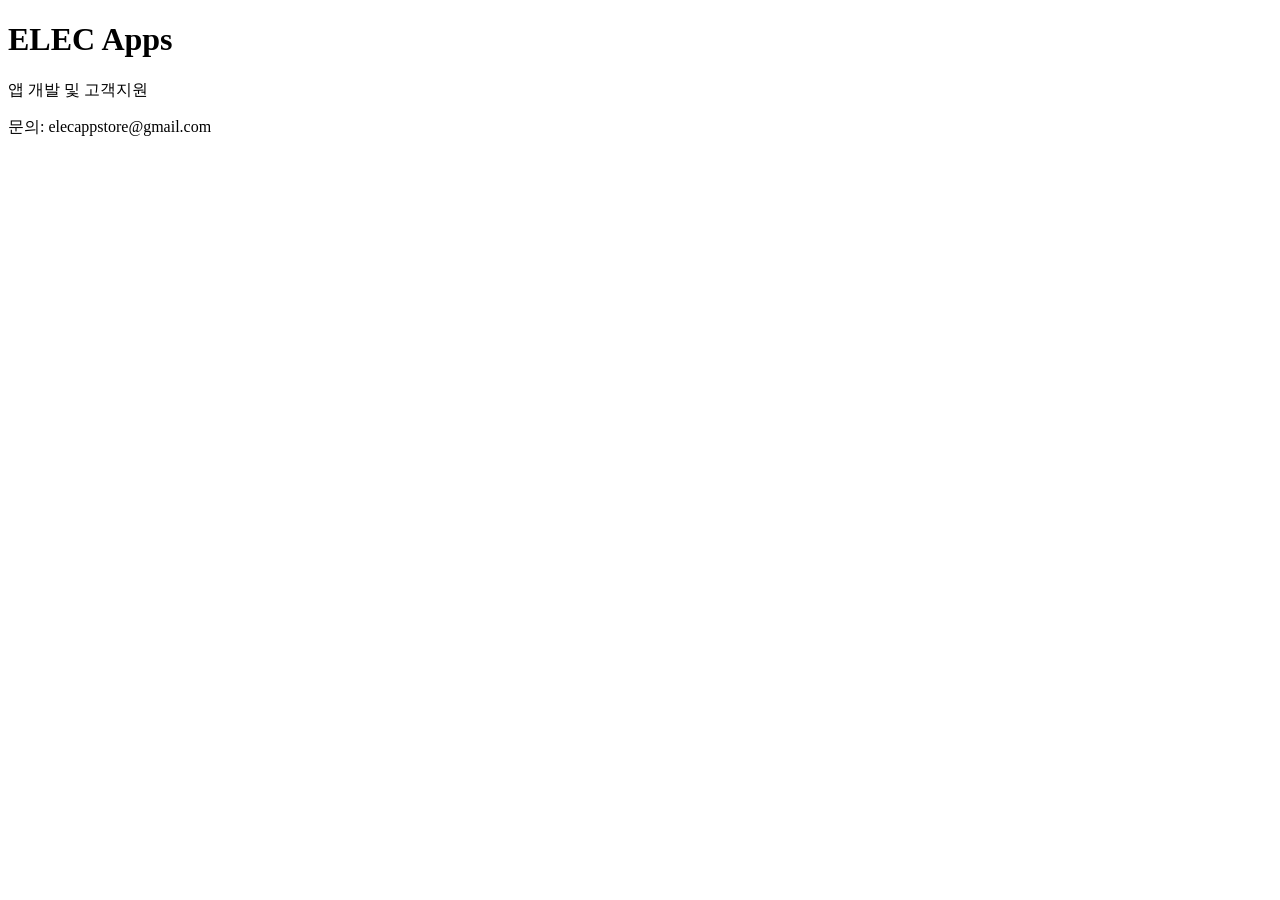
==== index.html @ 18f0ccae "Add initial HTML structure for ELEC Apps" ====
<!DOCTYPE html>
<html lang="ko">
<head>
  <meta charset="UTF-8">
  <meta name="viewport" content="width=device-width, initial-scale=1">
  <title>ELEC Apps</title>
</head>
<body>
  <h1>ELEC Apps</h1>
  <p>앱 개발 및 고객지원</p>
  <p>문의: elecappstore@gmail.com</p>
</body>
</html>
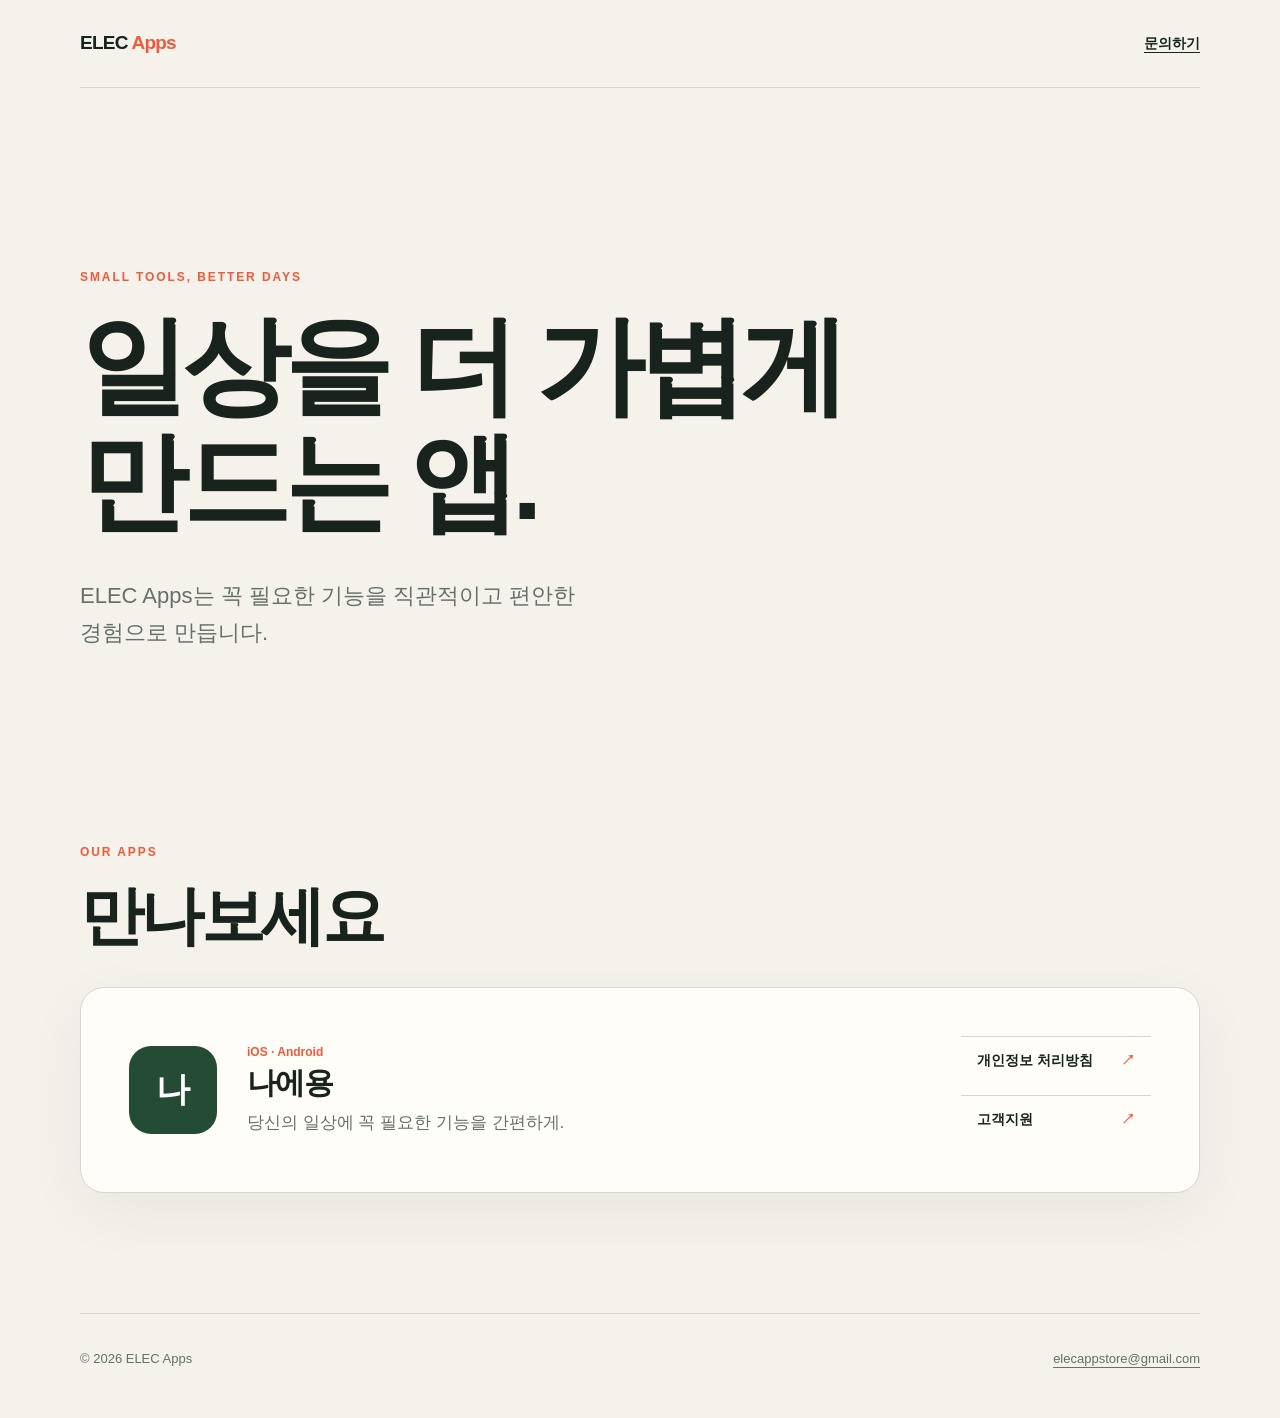
==== commit b8a66297: "Build Naeyong app website and policy draft" ====
--- a/index.html
+++ b/index.html
@@ -1,13 +1,49 @@
-<!DOCTYPE html>
+<!doctype html>
 <html lang="ko">
 <head>
-  <meta charset="UTF-8">
+  <meta charset="utf-8">
   <meta name="viewport" content="width=device-width, initial-scale=1">
+  <meta name="description" content="일상을 더 가볍게 만드는 ELEC Apps의 공식 홈페이지입니다.">
+  <meta name="theme-color" content="#f4f1ea">
   <title>ELEC Apps</title>
+  <link rel="stylesheet" href="/assets/style.css">
 </head>
 <body>
-  <h1>ELEC Apps</h1>
-  <p>앱 개발 및 고객지원</p>
-  <p>문의: elecappstore@gmail.com</p>
+  <header class="site-header">
+    <a class="wordmark" href="/" aria-label="ELEC Apps 홈">ELEC <span>Apps</span></a>
+    <a class="header-link" href="mailto:elecappstore@gmail.com">문의하기</a>
+  </header>
+
+  <main>
+    <section class="hero">
+      <p class="eyebrow">SMALL TOOLS, BETTER DAYS</p>
+      <h1>일상을 더 가볍게<br>만드는 앱.</h1>
+      <p class="hero-copy">ELEC Apps는 꼭 필요한 기능을 직관적이고 편안한 경험으로 만듭니다.</p>
+    </section>
+
+    <section class="apps" aria-labelledby="apps-title">
+      <div class="section-heading">
+        <p class="eyebrow">OUR APPS</p>
+        <h2 id="apps-title">만나보세요</h2>
+      </div>
+      <article class="app-card">
+        <div class="app-icon" aria-hidden="true">나</div>
+        <div class="app-info">
+          <p class="app-label">iOS · Android</p>
+          <h3>나에용</h3>
+          <p>당신의 일상에 꼭 필요한 기능을 간편하게.</p>
+        </div>
+        <nav class="card-actions" aria-label="나에용 관련 링크">
+          <a href="/naeyong/privacy/">개인정보 처리방침 <span aria-hidden="true">↗</span></a>
+          <a href="/naeyong/support/">고객지원 <span aria-hidden="true">↗</span></a>
+        </nav>
+      </article>
+    </section>
+  </main>
+
+  <footer>
+    <p>© 2026 ELEC Apps</p>
+    <a href="mailto:elecappstore@gmail.com">elecappstore@gmail.com</a>
+  </footer>
 </body>
 </html>
--- a/assets/style.css
+++ b/assets/style.css
@@ -0,0 +1,150 @@
+:root {
+  --ink: #17231c;
+  --muted: #657068;
+  --paper: #f5f2eb;
+  --card: #fffdf8;
+  --line: #d8d6ce;
+  --accent: #f05a3c;
+  --green: #244c35;
+  color-scheme: light;
+  font-family: Pretendard, -apple-system, BlinkMacSystemFont, "Segoe UI", sans-serif;
+}
+
+* { box-sizing: border-box; }
+
+html { scroll-behavior: smooth; }
+
+body {
+  margin: 0;
+  color: var(--ink);
+  background: var(--paper);
+  font-size: 17px;
+  line-height: 1.7;
+  word-break: keep-all;
+}
+
+a { color: inherit; text-underline-offset: 4px; }
+
+.site-header,
+main,
+footer {
+  width: min(1120px, calc(100% - 48px));
+  margin-inline: auto;
+}
+
+.site-header {
+  display: flex;
+  align-items: center;
+  justify-content: space-between;
+  min-height: 88px;
+  border-bottom: 1px solid var(--line);
+}
+
+.wordmark {
+  font-size: 19px;
+  font-weight: 900;
+  letter-spacing: -.04em;
+  text-decoration: none;
+}
+
+.wordmark span { color: var(--accent); }
+
+.header-link {
+  font-size: 14px;
+  font-weight: 700;
+}
+
+.hero { padding: clamp(96px, 14vw, 180px) 0 clamp(104px, 15vw, 190px); }
+
+.eyebrow {
+  margin: 0 0 20px;
+  color: var(--accent);
+  font-size: 12px;
+  font-weight: 800;
+  letter-spacing: .16em;
+}
+
+h1, h2, h3 { margin: 0; line-height: 1.08; letter-spacing: -.055em; }
+h1 { max-width: 820px; font-size: clamp(54px, 9vw, 108px); }
+h2 { font-size: clamp(38px, 5vw, 64px); }
+
+.hero-copy {
+  max-width: 520px;
+  margin: 36px 0 0;
+  color: var(--muted);
+  font-size: clamp(18px, 2vw, 22px);
+}
+
+.apps { padding: 0 0 120px; }
+.section-heading { margin-bottom: 36px; }
+
+.app-card {
+  display: grid;
+  grid-template-columns: auto 1fr auto;
+  gap: 30px;
+  align-items: center;
+  padding: clamp(24px, 4vw, 48px);
+  border: 1px solid var(--line);
+  border-radius: 24px;
+  background: var(--card);
+  box-shadow: 0 18px 60px rgba(35, 45, 38, .06);
+}
+
+.app-icon {
+  display: grid;
+  width: 88px;
+  height: 88px;
+  place-items: center;
+  border-radius: 22px;
+  color: #fff;
+  background: var(--green);
+  font-size: 34px;
+  font-weight: 800;
+}
+
+.app-label { margin: 0 0 5px; color: var(--accent); font-size: 12px; font-weight: 800; }
+.app-info h3 { font-size: 30px; }
+.app-info > p:last-child { margin: 10px 0 0; color: var(--muted); }
+.card-actions { display: grid; gap: 10px; }
+.card-actions a { min-width: 190px; padding: 12px 16px; border-top: 1px solid var(--line); font-size: 14px; font-weight: 700; text-decoration: none; }
+.card-actions span { float: right; color: var(--accent); }
+
+footer {
+  display: flex;
+  justify-content: space-between;
+  padding: 34px 0 48px;
+  border-top: 1px solid var(--line);
+  color: var(--muted);
+  font-size: 13px;
+}
+footer p { margin: 0; }
+
+.document { max-width: 760px; padding: 84px 0 120px; }
+.document-header { margin-bottom: 64px; padding-bottom: 40px; border-bottom: 1px solid var(--line); }
+.document h1 { font-size: clamp(42px, 7vw, 72px); }
+.document .lead { margin: 24px 0 0; color: var(--muted); font-size: 20px; }
+.meta { margin-top: 20px; color: var(--muted); font-size: 14px; }
+.document section { margin-top: 48px; }
+.document h2 { margin-bottom: 16px; font-size: 25px; letter-spacing: -.035em; }
+.document h3 { margin: 26px 0 8px; font-size: 18px; letter-spacing: -.02em; }
+.document p, .document ul { margin: 10px 0; }
+.document ul { padding-left: 22px; }
+.document li + li { margin-top: 7px; }
+.notice { padding: 20px 22px; border-left: 4px solid var(--accent); background: #fff7ed; }
+.contact-box { padding: 24px; border-radius: 16px; background: var(--green); color: #fff; }
+.contact-box p { margin: 0; }
+.contact-box a { font-weight: 800; }
+.button { display: inline-block; margin-top: 20px; padding: 13px 20px; border-radius: 999px; background: var(--accent); color: #fff; font-weight: 800; text-decoration: none; }
+
+@media (max-width: 720px) {
+  .site-header, main, footer { width: min(100% - 32px, 1120px); }
+  .site-header { min-height: 72px; }
+  .hero { padding-block: 82px 100px; }
+  .app-card { grid-template-columns: auto 1fr; gap: 20px; }
+  .card-actions { grid-column: 1 / -1; margin-top: 8px; }
+  .card-actions a { min-width: 0; }
+  footer { flex-direction: column; gap: 8px; }
+  .document { padding-top: 56px; }
+}
+
+@media (prefers-reduced-motion: reduce) { html { scroll-behavior: auto; } }
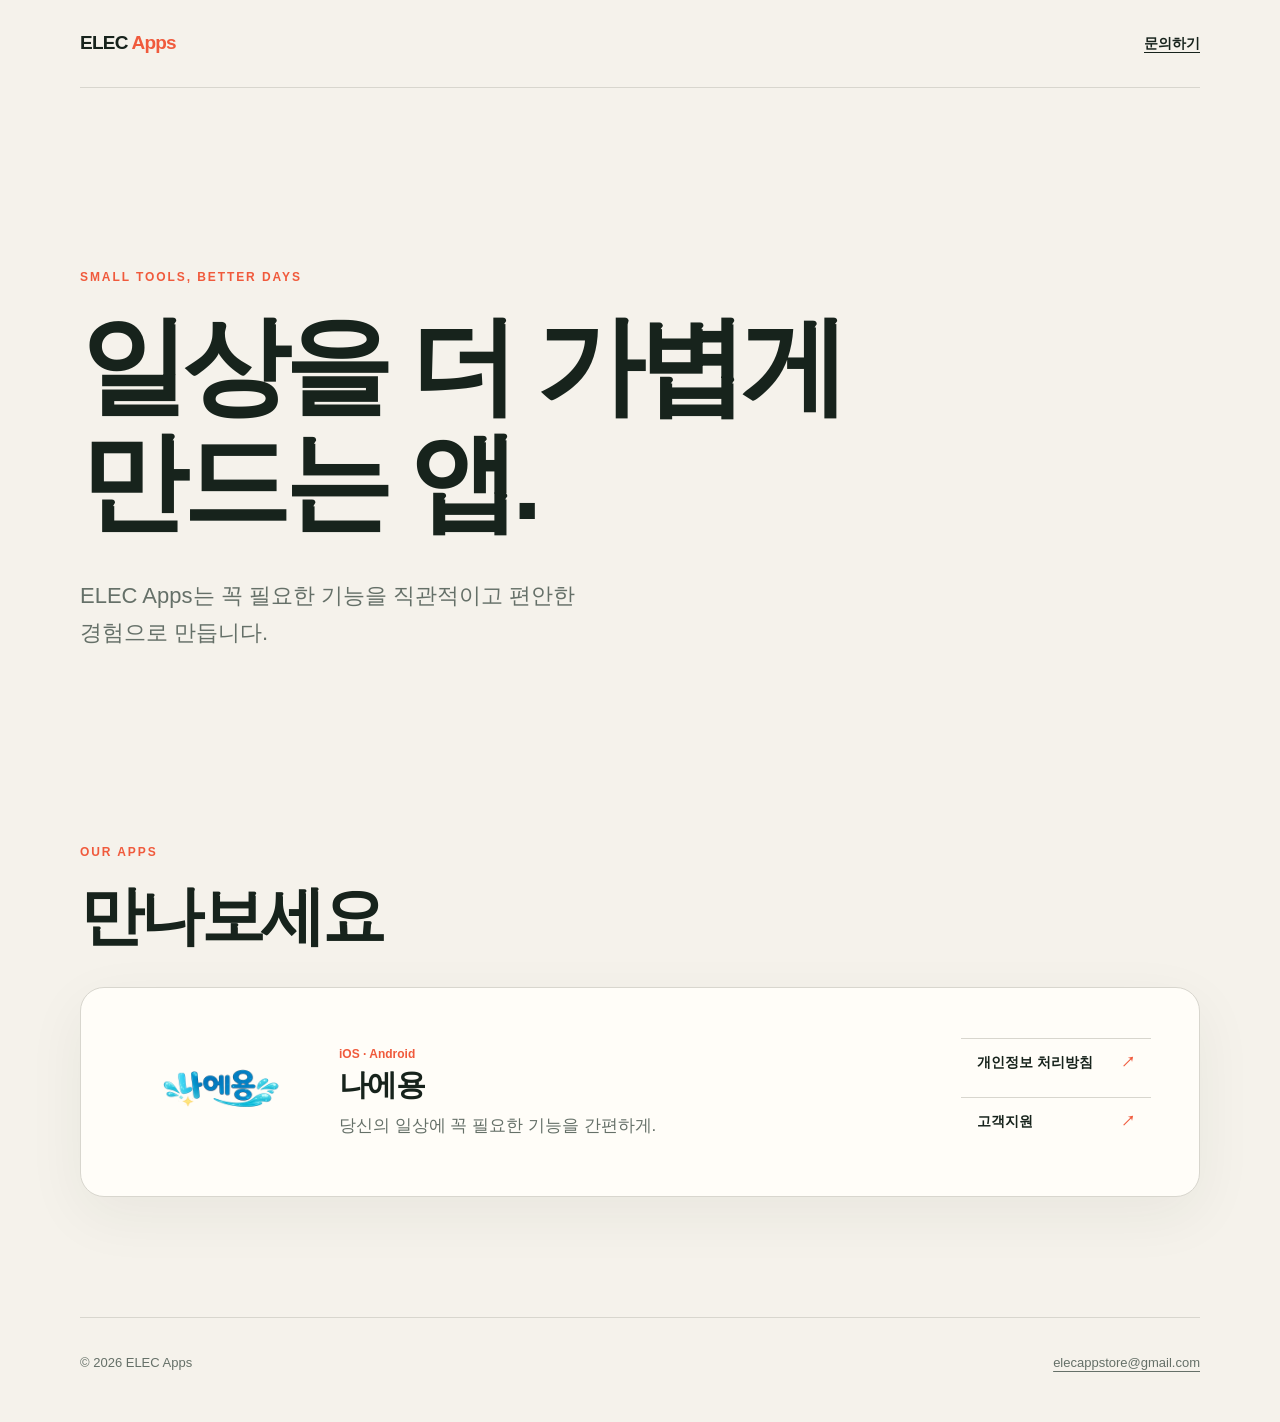
==== commit 491e0307: "Reuse tracked logo to keep PR binary-free" ====
--- a/index.html
+++ b/index.html
@@ -27,7 +27,9 @@
         <h2 id="apps-title">만나보세요</h2>
       </div>
       <article class="app-card">
-        <div class="app-icon" aria-hidden="true">나</div>
+        <div class="app-logo">
+          <img src="/naeyong/png/naeyong_logo.png" alt="나에용 로고">
+        </div>
         <div class="app-info">
           <p class="app-label">iOS · Android</p>
           <h3>나에용</h3>
--- a/assets/style.css
+++ b/assets/style.css
@@ -90,16 +90,20 @@
   box-shadow: 0 18px 60px rgba(35, 45, 38, .06);
 }
 
-.app-icon {
-  display: grid;
-  width: 88px;
-  height: 88px;
-  place-items: center;
-  border-radius: 22px;
-  color: #fff;
-  background: var(--green);
-  font-size: 34px;
-  font-weight: 800;
+.app-logo {
+  display: flex;
+  width: clamp(120px, 16vw, 180px);
+  min-height: 88px;
+  align-items: center;
+  justify-content: center;
+}
+
+.app-logo img {
+  display: block;
+  width: 100%;
+  height: auto;
+  max-height: 112px;
+  object-fit: contain;
 }
 
 .app-label { margin: 0 0 5px; color: var(--accent); font-size: 12px; font-weight: 800; }
@@ -141,6 +145,7 @@
   .site-header { min-height: 72px; }
   .hero { padding-block: 82px 100px; }
   .app-card { grid-template-columns: auto 1fr; gap: 20px; }
+  .app-logo { width: clamp(104px, 32vw, 140px); }
   .card-actions { grid-column: 1 / -1; margin-top: 8px; }
   .card-actions a { min-width: 0; }
   footer { flex-direction: column; gap: 8px; }
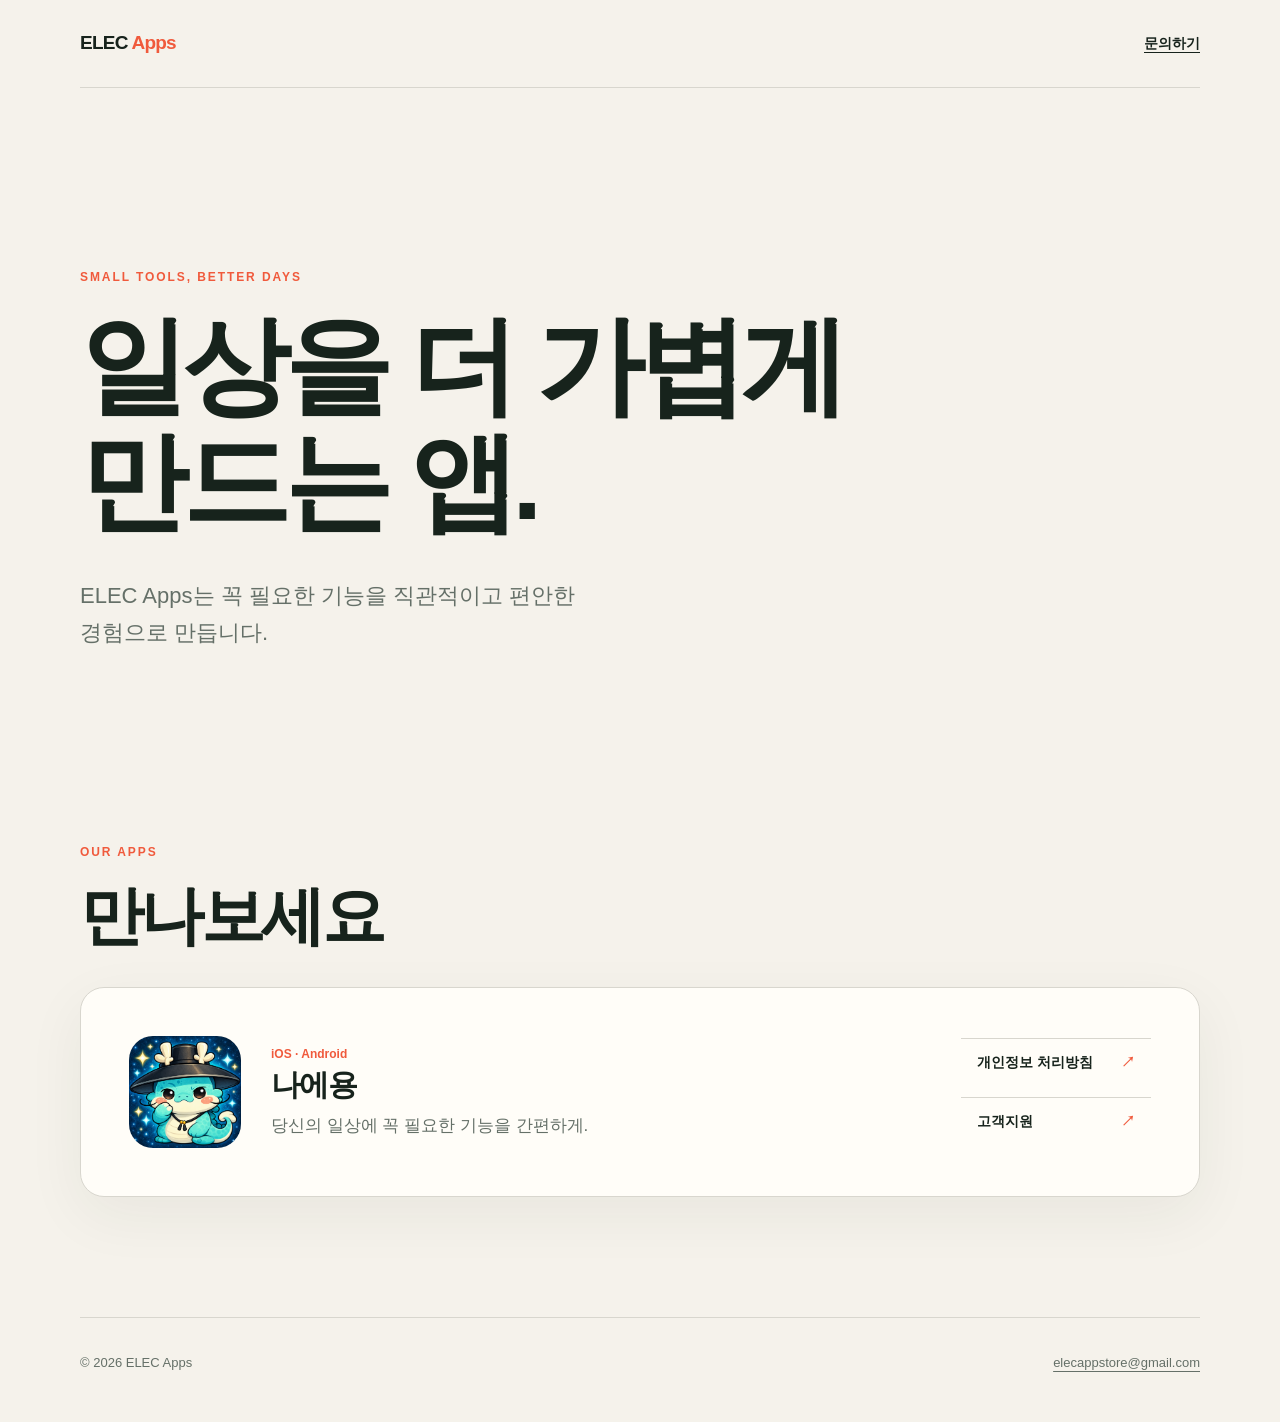
==== commit 961a92f7: "Use Naeyong app icon in app card" ====
--- a/index.html
+++ b/index.html
@@ -28,7 +28,7 @@
       </div>
       <article class="app-card">
         <div class="app-logo">
-          <img src="/naeyong/png/naeyong_logo.png" alt="나에용 로고">
+          <img src="/naeyong/png/icon_dark.png" alt="나에용 앱 아이콘">
         </div>
         <div class="app-info">
           <p class="app-label">iOS · Android</p>
--- a/assets/style.css
+++ b/assets/style.css
@@ -92,18 +92,19 @@
 
 .app-logo {
   display: flex;
-  width: clamp(120px, 16vw, 180px);
-  min-height: 88px;
+  width: 112px;
+  aspect-ratio: 1;
   align-items: center;
   justify-content: center;
+  overflow: hidden;
+  border-radius: 24px;
 }
 
 .app-logo img {
   display: block;
   width: 100%;
-  height: auto;
-  max-height: 112px;
-  object-fit: contain;
+  height: 100%;
+  object-fit: cover;
 }
 
 .app-label { margin: 0 0 5px; color: var(--accent); font-size: 12px; font-weight: 800; }
@@ -145,7 +146,7 @@
   .site-header { min-height: 72px; }
   .hero { padding-block: 82px 100px; }
   .app-card { grid-template-columns: auto 1fr; gap: 20px; }
-  .app-logo { width: clamp(104px, 32vw, 140px); }
+  .app-logo { width: 88px; border-radius: 20px; }
   .card-actions { grid-column: 1 / -1; margin-top: 8px; }
   .card-actions a { min-width: 0; }
   footer { flex-direction: column; gap: 8px; }
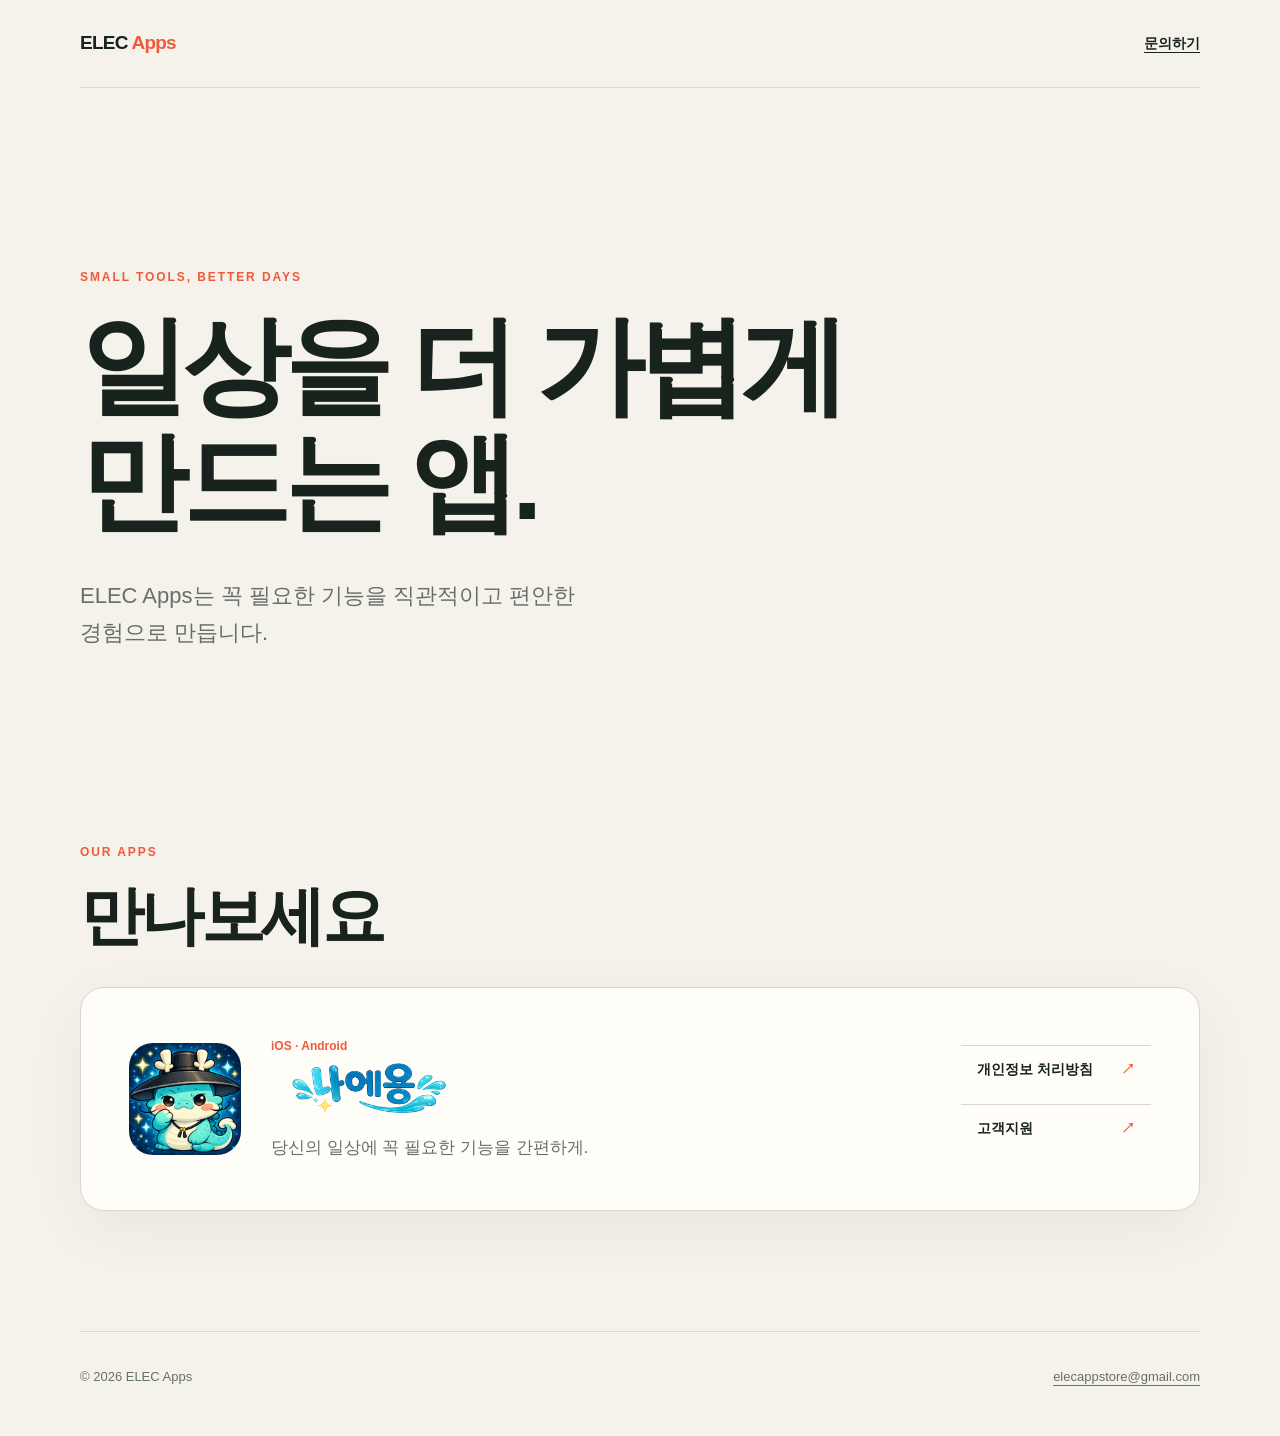
==== commit d8a204a0: "Update Naeyong branding on home page" ====
--- a/index.html
+++ b/index.html
@@ -32,7 +32,9 @@
         </div>
         <div class="app-info">
           <p class="app-label">iOS · Android</p>
-          <h3>나에용</h3>
+          <h3 class="app-name">
+            <img src="/naeyong/png/naeyong_logo.png" alt="나에용">
+          </h3>
           <p>당신의 일상에 꼭 필요한 기능을 간편하게.</p>
         </div>
         <nav class="card-actions" aria-label="나에용 관련 링크">
--- a/assets/style.css
+++ b/assets/style.css
@@ -108,7 +108,17 @@
 }
 
 .app-label { margin: 0 0 5px; color: var(--accent); font-size: 12px; font-weight: 800; }
-.app-info h3 { font-size: 30px; }
+.app-name {
+  width: 190px;
+  height: 62px;
+  overflow: hidden;
+}
+.app-name img {
+  display: block;
+  width: 225px;
+  height: auto;
+  transform: translate(-17px, -44px);
+}
 .app-info > p:last-child { margin: 10px 0 0; color: var(--muted); }
 .card-actions { display: grid; gap: 10px; }
 .card-actions a { min-width: 190px; padding: 12px 16px; border-top: 1px solid var(--line); font-size: 14px; font-weight: 700; text-decoration: none; }
